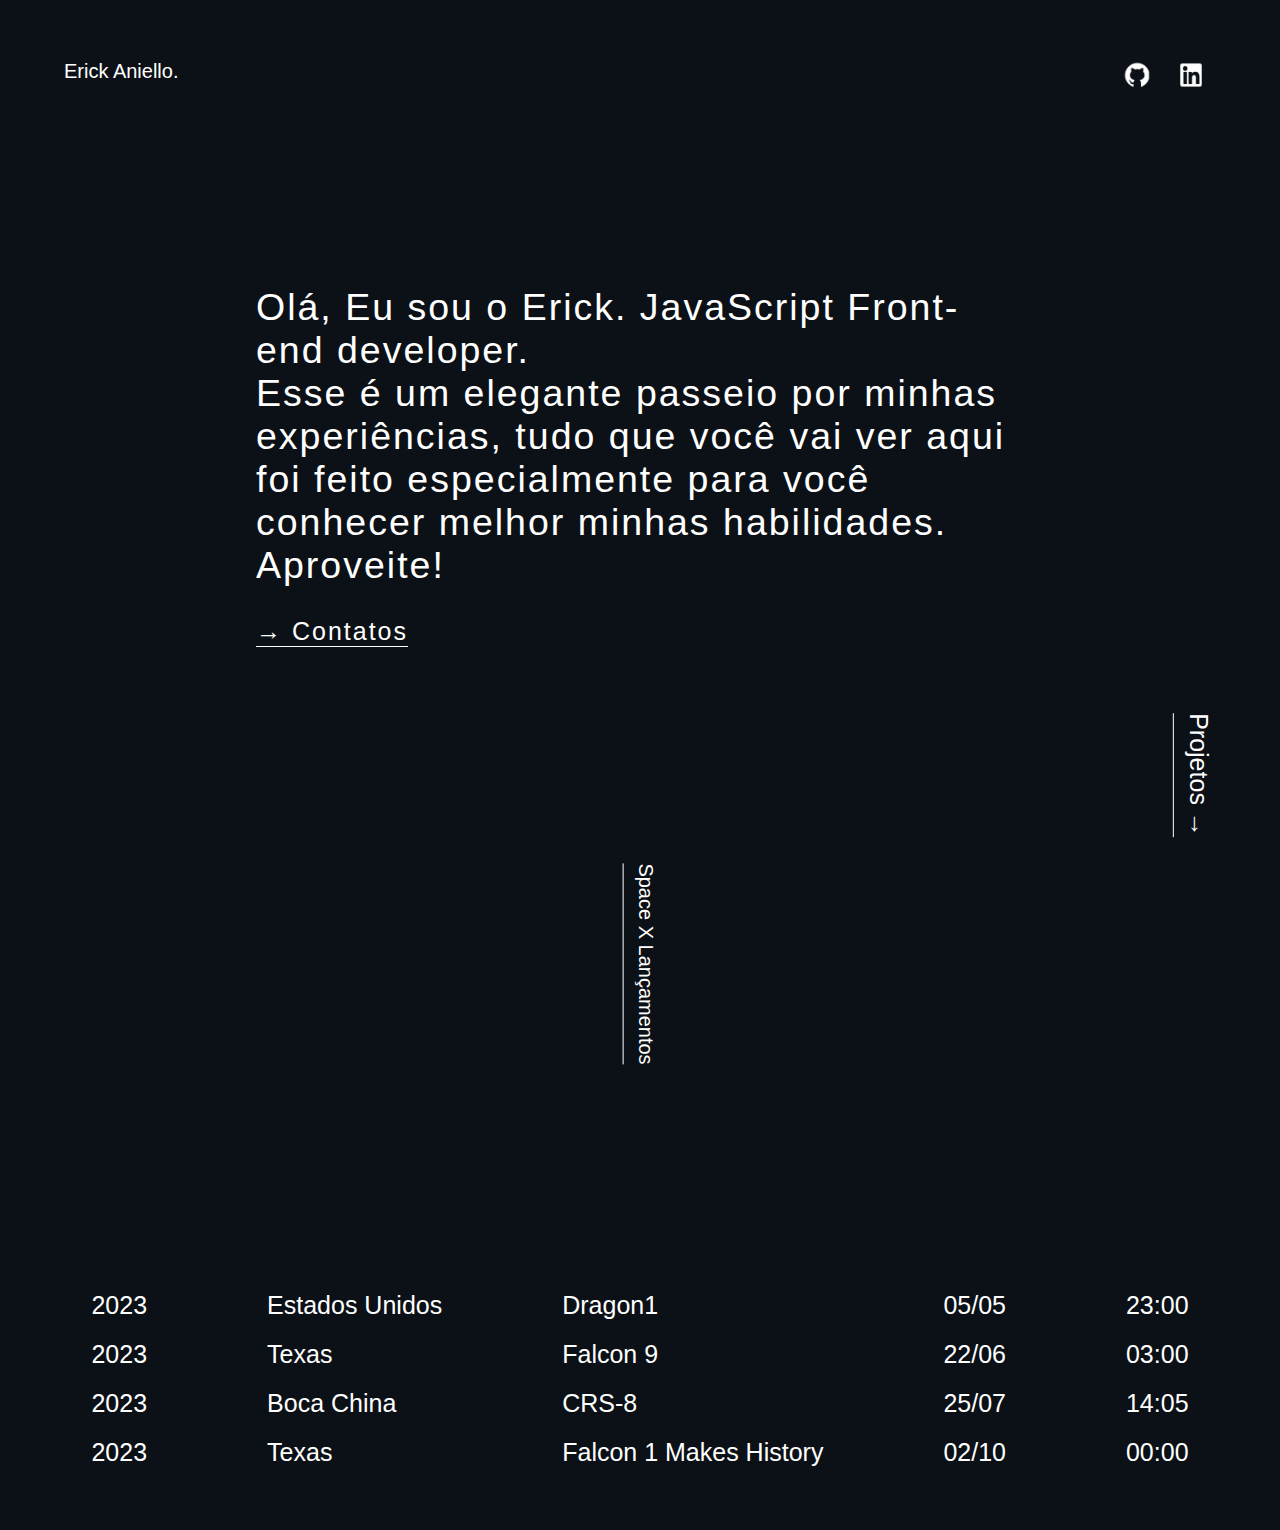
==== index.html @ 49f94850 "Add files via upload" ====
<!DOCTYPE html>
<html lang="en">
<head>
    <meta charset="UTF-8">
    <meta http-equiv="X-UA-Compatible" content="IE=edge">
    <meta name="viewport" content="width=device-width, initial-scale=1.0">
    <!-- Style Sheet -->
    <link rel="StyleSheet" href="./StyleSheet.css">
    <!-- google fonts -->
    <link rel="preconnect" href="https://fonts.googleapis.com">
    <link rel="preconnect" href="https://fonts.gstatic.com" crossorigin>
    <link href="https://fonts.googleapis.com/css2?family=Oxygen:wght@300;400;700&display=swap" rel="stylesheet">
    <!-- titulos -->
    <title>Erick Aniello</title>
</head>
<body>
<!-- Nav bar -->
    <section class="sessão-nav">
        <div class="nav">
            <div class="container-nav">
                <div>
                    <h1>Erick Aniello.</h1>
                </div>

                <div class="Icon-Nav">
                    <a href="https://github.com/Erick-Iuri" target="_blank"><img src="./Resources/Imagens/icons8-github-512.png" alt="" class="icon-git"></a>
                    <a href="https://www.linkedin.com/in/erick-iuri-49953b163/" target="_blank"><img src="./Resources/Imagens/in.png" alt="" class="icon-link"></a>
                </div>
            </div>
        </div>
    </section>
<!-- sessão 01 -->
    <section class="Sessão-01">

        <div class="container-s01">

            <div class="hero-s01">
                <div class="texto-s01"> 
                    <h2>Olá, Eu sou o Erick. JavaScript Front-end developer.<br> Esse é um elegante passeio por minhas experiências, tudo que você vai ver aqui foi feito especialmente para você conhecer melhor minhas habilidades. Aproveite!</h2>
                    <div class="contatos-bs01">
                        <p><a href="*"> &rarr; Contatos</a></p>
                    </div>
                </div>
            </div>
            
        </div>

        <div class="arrow-projects">
            <p><a href="*">Projetos &rarr;</a></p>
        </div>

    </section>
<!-- sessão 02 -->
    <section>

        <div class="Tittle-space-x-s02">
            <div>
                <p>Space X Lançamentos</p>
            </div>
        </div>

       <div class="api-resultados">
            <div class="container-api-s">
                <ul>
                    <li>2023</li>
                    <li>2023</li>
                    <li>2023</li>
                    <li>2023</li>
                </ul>

                <ul>
                    <li>Estados Unidos</li>
                    <li>Texas</li>
                    <li>Boca China</li>
                    <li>Texas</li>
                </ul>

                <ul>
                    <li>Dragon1</li>
                    <li>Falcon 9</li>
                    <li>CRS-8</li>
                    <li>Falcon 1 Makes History</li>
                </ul>

                <ul>
                    <li>05/05</li>
                    <li>22/06</li>
                    <li>25/07</li>
                    <li>02/10</li>
                </ul>

                <ul>
                    <li>23:00</li>
                    <li>03:00</li>
                    <li>14:05</li>
                    <li>00:00</li>
                </ul>
            </div>
        </div>   

    </section>

    <script src="./Index.js">
    </script>
</body>
</html>
---- StyleSheet.css ----
*,
::after,
::before {
    margin: 0;
    padding: 0;
    box-sizing: border-box;

    /* font-family: 'Inter', sans-serif; */
    font-family: 'Source Sans Pro', sans-serif;
}

body {
    --cor--azul--: #34F8F4;
    --cor--roxo--: #8E076D;
    --cor--font--: white;
    color: var(--cor--font--);
    

    
    
    background: #0B1116;

    height: 170vh;
    
}

/* nav bar */

.nav {
    padding: 60px 5% 0px 5%;
}

.container-nav {
    display: flex;
    justify-content: space-between;
}

.container-nav div h1 {
    font-weight: 200;
    color: var(--cor--font--);

    font-size: 20px;
}


.container-nav .Icon-Nav img {
    margin: 0 10px;
}

.Icon-Nav img {
    cursor: pointer;
}

.icon-link {
    width: 30px;
    height: 30px;
}

.icon-git {
    width: 30px;
    height: 30px;
}

/* sessão 01 */

.container-s01 {
    margin-top: 15%;
}

.hero-s01 {
    display: flex;
    justify-content: center;
    align-items: center;
    flex-direction: column;
}

.texto-s01 {
    display: inline-block;
    width: 60%;
    max-width: 60%;

    font-size: 25px;
    position: relative;
    letter-spacing: 2px;
    color: var(--cor--font--);
}

.texto-s01 h2 {
    font-weight: lighter;
}

.contatos-bs01 {
    display: flex;
    justify-content: start;
}

.contatos-bs01 p a{
    color: var(--cor--font--);
    text-decoration: none;
    margin-top: 30px;
    display: inline-block;

    border-bottom: 1px solid white;
}


.arrow-projects {
    display: flex;
    justify-content: end;
}

.arrow-projects p a {
    position: absolute;
    bottom: 100px;
    right: 20px;
    rotate: 90deg;
    font-size: 25px;
    color: var(--cor--font--);
    text-decoration: none;
    border-bottom: 1px solid white;
    padding: 10px 0;
}

/* sessão 02 */

.Tittle-space-x-s02 {
    margin-top: 300px;
    display: flex;
    justify-content: center;
}

.Tittle-space-x-s02 div p {
    font-weight: 100;
    font-size: 20px;
    rotate: 90deg;
    padding-bottom: 10px;

    border-bottom: 1px solid var(--cor--font--);
    cursor: pointer;
}

/* api space X */

.api-resultados {
    margin-top: 300px;

    display: flex;
    justify-content: center;
}   

.container-api-s {
    display: flex;
}

.container-api-s ul {
    font-size: 25px;
    margin: 0px 30px;

    list-style: none;
}

.container-api-s ul li {
    padding: 10px 30px;
}

@media (max-width:960px) {
    .texto-s01 {
        width: 100%;
    }
}

@media (max-width:620px) {
    .container-api-s {
        flex-direction: column;
    }

    .container-api-s ul {
        margin: 30px;
        border: 1px solid white;
    }
}
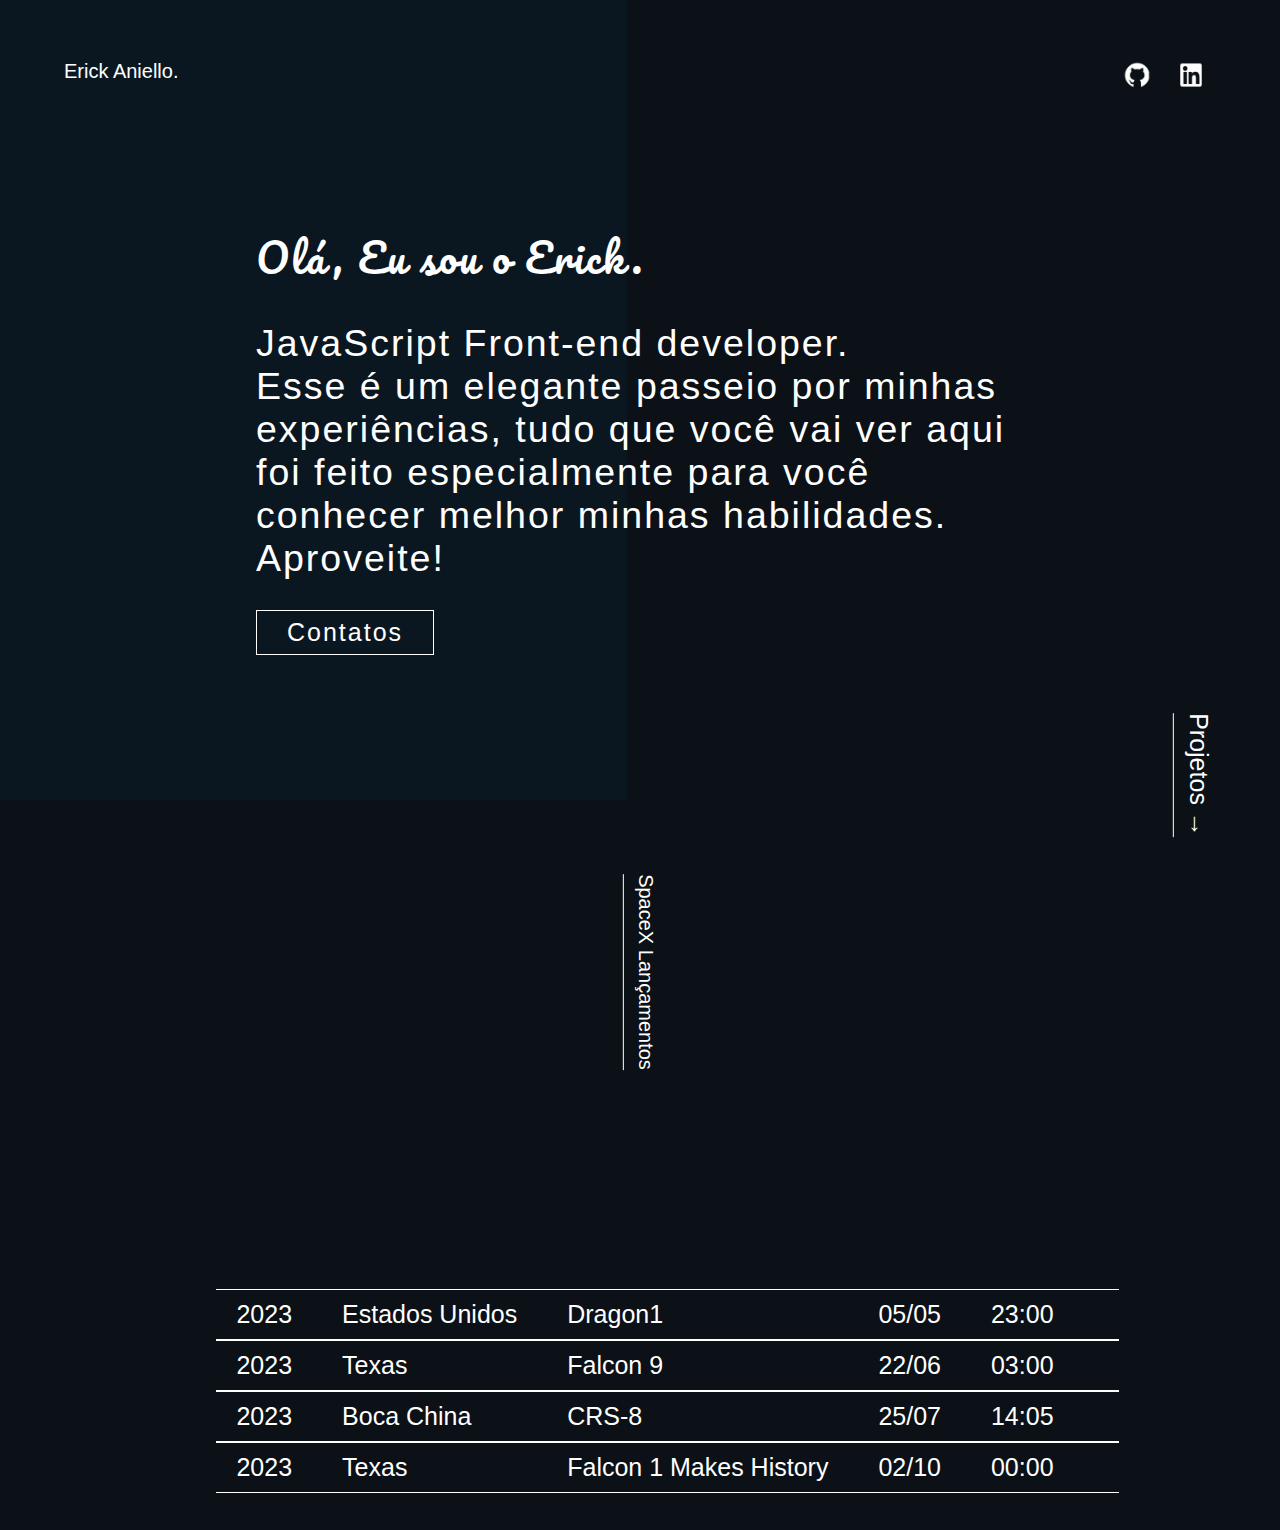
==== commit 9b6bffe4: "Add files via upload" ====
--- a/index.html
+++ b/index.html
@@ -9,11 +9,15 @@
     <!-- google fonts -->
     <link rel="preconnect" href="https://fonts.googleapis.com">
     <link rel="preconnect" href="https://fonts.gstatic.com" crossorigin>
+    <link href="https://fonts.googleapis.com/css2?family=Pacifico&display=swap" rel="stylesheet">
+    <link rel="preconnect" href="https://fonts.googleapis.com">
+    <link rel="preconnect" href="https://fonts.gstatic.com" crossorigin>
     <link href="https://fonts.googleapis.com/css2?family=Oxygen:wght@300;400;700&display=swap" rel="stylesheet">
     <!-- titulos -->
     <title>Erick Aniello</title>
 </head>
 <body>
+    <div class="Square"></div>
 <!-- Nav bar -->
     <section class="sessão-nav">
         <div class="nav">
@@ -31,14 +35,14 @@
     </section>
 <!-- sessão 01 -->
     <section class="Sessão-01">
-
         <div class="container-s01">
 
             <div class="hero-s01">
                 <div class="texto-s01"> 
-                    <h2>Olá, Eu sou o Erick. JavaScript Front-end developer.<br> Esse é um elegante passeio por minhas experiências, tudo que você vai ver aqui foi feito especialmente para você conhecer melhor minhas habilidades. Aproveite!</h2>
+                    <h3>Olá, Eu sou o Erick.</h3>
+                    <h2>JavaScript Front-end developer.<br> Esse é um elegante passeio por minhas experiências, tudo que você vai ver aqui foi feito especialmente para você conhecer melhor minhas habilidades. Aproveite!</h2>
                     <div class="contatos-bs01">
-                        <p><a href="*"> &rarr; Contatos</a></p>
+                        <p><a href="*">Contatos</a></p>
                     </div>
                 </div>
             </div>
@@ -55,7 +59,7 @@
 
         <div class="Tittle-space-x-s02">
             <div>
-                <p>Space X Lançamentos</p>
+                <p>SpaceX Lançamentos</p>
             </div>
         </div>
 
@@ -67,28 +71,28 @@
                     <li>2023</li>
                     <li>2023</li>
                 </ul>
-
+                
                 <ul>
                     <li>Estados Unidos</li>
                     <li>Texas</li>
                     <li>Boca China</li>
                     <li>Texas</li>
                 </ul>
-
+                
                 <ul>
                     <li>Dragon1</li>
                     <li>Falcon 9</li>
                     <li>CRS-8</li>
                     <li>Falcon 1 Makes History</li>
                 </ul>
-
+               
                 <ul>
                     <li>05/05</li>
                     <li>22/06</li>
                     <li>25/07</li>
                     <li>02/10</li>
                 </ul>
-
+                
                 <ul>
                     <li>23:00</li>
                     <li>03:00</li>
--- a/StyleSheet.css
+++ b/StyleSheet.css
@@ -54,17 +54,55 @@
 .icon-link {
     width: 30px;
     height: 30px;
+
+    transition: 0.8s ease;
+}
+
+.icon-link:hover {
+    transform: translateY(-8px);
 }
 
 .icon-git {
     width: 30px;
     height: 30px;
+
+    transition: 0.8s ease;
+}
+
+.icon-git:hover {
+    transform: translateY(-8px);
 }
 
 /* sessão 01 */
 
+.Square {
+    position: absolute;
+    width: 49%;
+    height: 800px;
+
+    background: #0A1721;
+    z-index: -1;
+
+    animation: SquareAnimation linear 5s infinite;
+}
+
+@keyframes SquareAnimation {
+    0% {
+        transform: translateX(0);
+    }
+
+    50% {
+        transform: translateX(+30px);
+    }
+
+    100% {
+        transform: translateX(0);
+    }
+}
+
+
 .container-s01 {
-    margin-top: 15%;
+    margin-top: 10%;
 }
 
 .hero-s01 {
@@ -85,6 +123,14 @@
     color: var(--cor--font--);
 }
 
+.texto-s01 h3 {
+    font-size:40px;
+    margin-bottom: 30px;
+
+    font-weight: lighter;
+    font-family: 'Pacifico', cursive;
+}
+
 .texto-s01 h2 {
     font-weight: lighter;
 }
@@ -99,9 +145,37 @@
     text-decoration: none;
     margin-top: 30px;
     display: inline-block;
-
-    border-bottom: 1px solid white;
-}
+    border: 1px solid white;
+    padding: 7px 30px;
+
+    position: relative;
+    transition: 0.5s ease;
+}
+
+.contatos-bs01 p a:hover {
+    color: #0A1721;
+    font-weight: 300;
+    border: 1px solid #def818;
+}
+
+.contatos-bs01 p a::before {
+    position: absolute;
+    content: "";
+    height: 100%;
+    width: 0;
+
+    background-color: #def818;
+    top: 0;
+    left: 0;
+    transition: width 1s;
+    z-index: -1;
+}
+
+.contatos-bs01 p a:hover::before {
+    width: 100%;
+}
+
+
 
 
 .arrow-projects {
@@ -119,7 +193,26 @@
     text-decoration: none;
     border-bottom: 1px solid white;
     padding: 10px 0;
-}
+
+    animation: CimaBaixo 4s ease infinite;
+}
+
+@keyframes CimaBaixo {
+    0% {
+        transform: translateX(0);
+    }
+
+    50% {
+        transform: translateX(30px);
+    }
+
+    100% {
+        transform: translateX(0);
+    }
+}
+
+
+
 
 /* sessão 02 */
 
@@ -137,7 +230,17 @@
 
     border-bottom: 1px solid var(--cor--font--);
     cursor: pointer;
-}
+
+    position: relative;
+
+    transition: 0.5s linear;    
+}
+
+.Tittle-space-x-s02 div p:hover {
+    color: #def818;
+    border-bottom: 1px solid #def818;
+}
+
 
 /* api space X */
 
@@ -154,19 +257,29 @@
 
 .container-api-s ul {
     font-size: 25px;
-    margin: 0px 30px;
+    margin: 0px 10px;
 
     list-style: none;
+    position: relative;
+
 }
 
 .container-api-s ul li {
-    padding: 10px 30px;
-}
+    padding: 10px 10px 10px 20px;
+    border-top: 1px solid white;
+    border-bottom: 1px solid white ;
+    width: 160%;
+}
+
+
+
+/* @ MEDIA QUERYS */
 
 @media (max-width:960px) {
     .texto-s01 {
         width: 100%;
     }
+
 }
 
 @media (max-width:620px) {
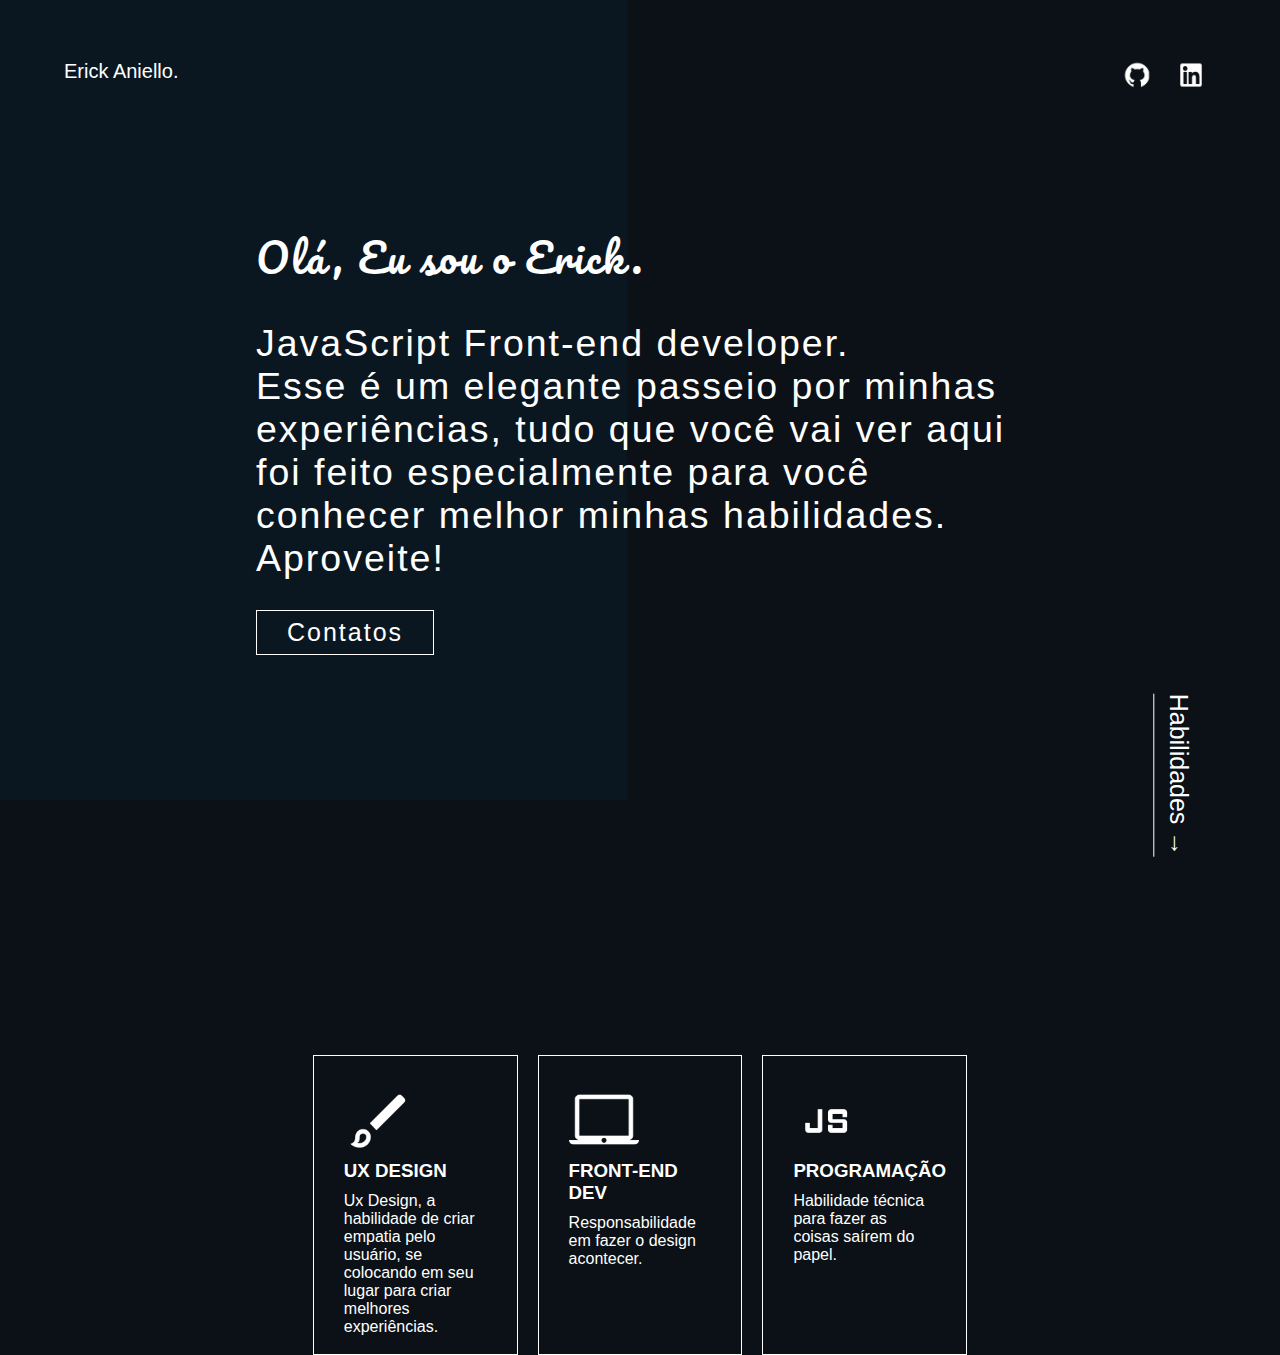
==== commit 181d7d11: "Add files via upload" ====
--- a/index.html
+++ b/index.html
@@ -13,6 +13,8 @@
     <link rel="preconnect" href="https://fonts.googleapis.com">
     <link rel="preconnect" href="https://fonts.gstatic.com" crossorigin>
     <link href="https://fonts.googleapis.com/css2?family=Oxygen:wght@300;400;700&display=swap" rel="stylesheet">
+    <!-- Api Conversor -->
+
     <!-- titulos -->
     <title>Erick Aniello</title>
 </head>
@@ -50,61 +52,37 @@
         </div>
 
         <div class="arrow-projects">
-            <p><a href="*">Projetos &rarr;</a></p>
+            <p><a href="*">Habilidades &rarr;</a></p>
         </div>
 
     </section>
 <!-- sessão 02 -->
-    <section>
+    <section class="Sessão-02">
+        <div class="Container-s2-hero">
 
-        <div class="Tittle-space-x-s02">
             <div>
-                <p>SpaceX Lançamentos</p>
+                <img id="brush" src="./Resources/Icons/brush.png" alt="">
+                <h3>UX DESIGN</h3>
+                <P>Ux Design, a habilidade de criar empatia pelo usuário, se colocando em seu lugar para criar melhores experiências.</P>
             </div>
+
+            <div>
+                <img src="./Resources/Icons/laptop.png" alt="">
+                <h3>FRONT-END DEV</h3>
+                <P>Responsabilidade em fazer o design acontecer.</P>
+            </div>
+
+            <div>
+                <img src="./Resources/Icons/JS.png" alt="">
+                <h3>PROGRAMAÇÃO</h3>
+                <P>Habilidade técnica para fazer as coisas saírem do papel.</P>
+            </div>
+
         </div>
-
-       <div class="api-resultados">
-            <div class="container-api-s">
-                <ul>
-                    <li>2023</li>
-                    <li>2023</li>
-                    <li>2023</li>
-                    <li>2023</li>
-                </ul>
-                
-                <ul>
-                    <li>Estados Unidos</li>
-                    <li>Texas</li>
-                    <li>Boca China</li>
-                    <li>Texas</li>
-                </ul>
-                
-                <ul>
-                    <li>Dragon1</li>
-                    <li>Falcon 9</li>
-                    <li>CRS-8</li>
-                    <li>Falcon 1 Makes History</li>
-                </ul>
-               
-                <ul>
-                    <li>05/05</li>
-                    <li>22/06</li>
-                    <li>25/07</li>
-                    <li>02/10</li>
-                </ul>
-                
-                <ul>
-                    <li>23:00</li>
-                    <li>03:00</li>
-                    <li>14:05</li>
-                    <li>00:00</li>
-                </ul>
-            </div>
-        </div>   
-
     </section>
 
-    <script src="./Index.js">
+<!-- Script -->
+    <script src="./script.js">
     </script>
 </body>
 </html>--- a/StyleSheet.css
+++ b/StyleSheet.css
@@ -15,12 +15,9 @@
     --cor--font--: white;
     color: var(--cor--font--);
     
-
-    
-    
     background: #0B1116;
 
-    height: 170vh;
+    height: 150vh;
     
 }
 
@@ -216,29 +213,31 @@
 
 /* sessão 02 */
 
-.Tittle-space-x-s02 {
-    margin-top: 300px;
+.Sessão-02 {
+    margin-top: 400px;
+}
+
+.Container-s2-hero {
     display: flex;
     justify-content: center;
-}
-
-.Tittle-space-x-s02 div p {
-    font-weight: 100;
-    font-size: 20px;
-    rotate: 90deg;
-    padding-bottom: 10px;
-
-    border-bottom: 1px solid var(--cor--font--);
-    cursor: pointer;
-
-    position: relative;
-
-    transition: 0.5s linear;    
-}
-
-.Tittle-space-x-s02 div p:hover {
-    color: #def818;
-    border-bottom: 1px solid #def818;
+    padding: 0px 10%;
+}
+
+.Container-s2-hero div {
+    border: 1px solid white;
+    margin: 0 10px;
+    padding: 30px;
+    width: 20%;
+    height: 300px;
+}
+
+.Container-s2-hero p {
+    padding: 10px 0px;
+}
+
+.Container-s2-hero img {
+    width: 70px;
+    height: 70px;
 }
 
 
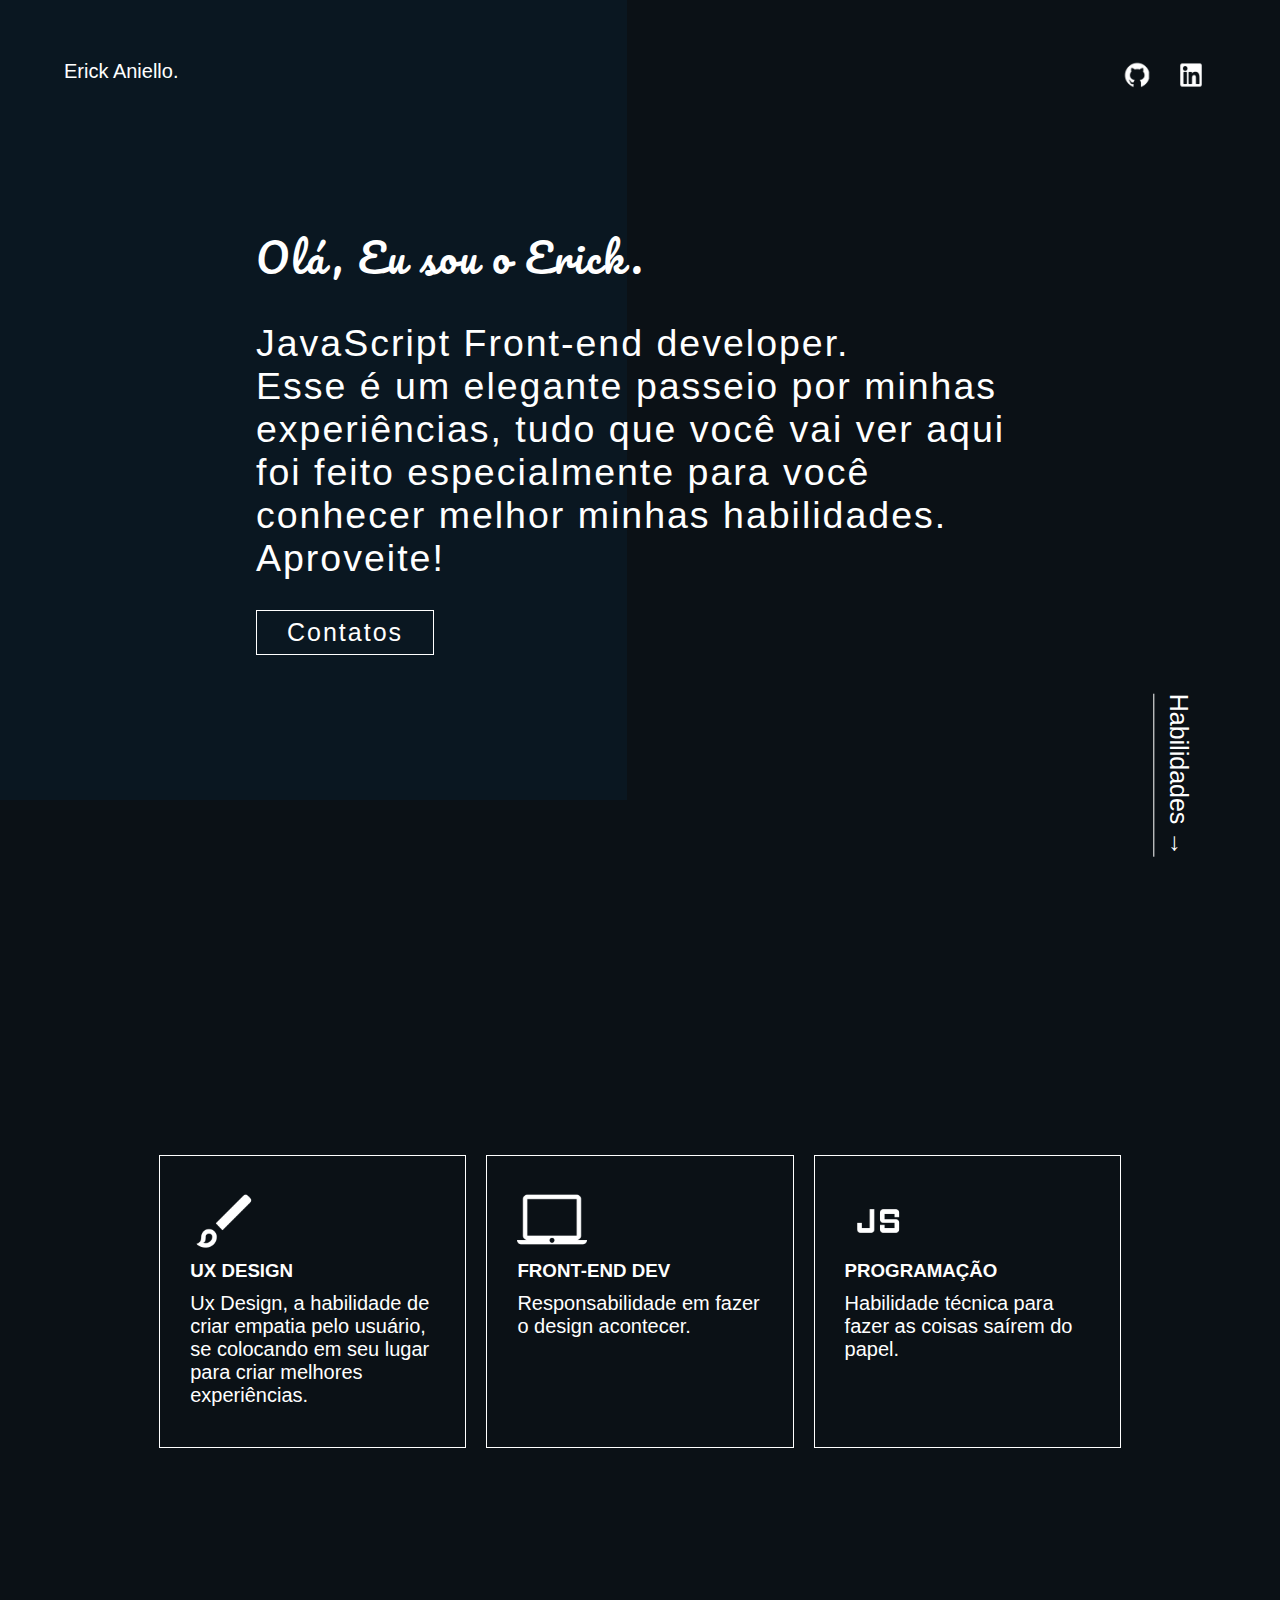
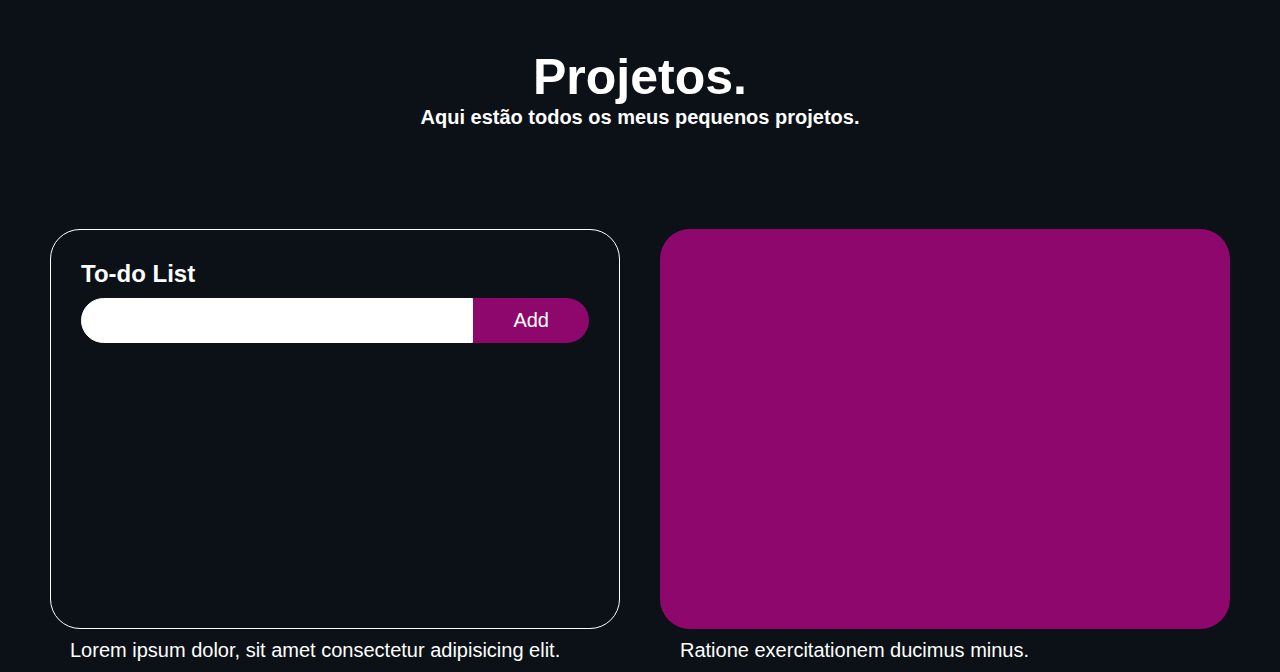
==== commit 81d6ec0b: "Add files via upload" ====
--- a/index.html
+++ b/index.html
@@ -80,6 +80,61 @@
 
         </div>
     </section>
+<!-- sessão 03 -->
+    <section>
+        <section>
+
+            <div class="Projeto">
+                <div>
+                    <h2>Projetos.</h2>
+                    <p>Aqui estão todos os meus pequenos projetos.</p>
+                </div>
+            </div>
+    
+        </section>
+        <!-- Sessão Projetos -->
+        <section>
+    
+            <div class="Sessão-Projetos">
+    
+                <div class="Flex-Container-projeto">
+    
+                    <div class="Projeto-c1">
+    
+                        <section class="sec-p1">
+    
+                           <div class="project-1">
+    
+                                <h2>To-do List</h2>
+                                <div class="input-add">
+                                    <input type="text" id="Tarefa-input">
+                                    <button id="add-js" >Add</button>
+                                </div>
+    
+                                <ul class="Tasks" id="Task-container">
+                                    
+                                </ul>
+    
+                           </div>
+    
+                        </section>
+    
+                        <p>Lorem ipsum dolor, sit amet consectetur adipisicing elit.</p>
+                    </div>
+    
+                    <div class="Projeto-c2">
+                        <section>
+    
+                        </section>
+                        <p>Ratione exercitationem ducimus minus.</p>
+                    </div>
+    
+                </div>
+    
+            </div>
+    
+        </section>
+    </section>
 
 <!-- Script -->
     <script src="./script.js">
--- a/StyleSheet.css
+++ b/StyleSheet.css
@@ -214,13 +214,22 @@
 /* sessão 02 */
 
 .Sessão-02 {
-    margin-top: 400px;
+    margin-top: 500px;
+    margin-bottom: 30px;
 }
 
 .Container-s2-hero {
     display: flex;
     justify-content: center;
     padding: 0px 10%;
+    margin: 0 10%;
+
+    cursor: pointer;
+    transition: 1s ease;
+}
+
+.Container-s2-hero div:hover {
+    width: 100%;
 }
 
 .Container-s2-hero div {
@@ -228,10 +237,36 @@
     margin: 0 10px;
     padding: 30px;
     width: 20%;
-    height: 300px;
-}
+    min-width: 40%;
+    height: auto;
+    position: relative;
+}
+
+.Container-s2-hero div::before {
+    content: "";
+    height: 100%;
+    width: 0;
+
+    top: 0;
+    left: 0;
+    z-index: -1;
+    position: absolute;
+
+    transition: width 1s;
+    background-color: #8E076D;
+}
+
+.Container-s2-hero div:hover::before {
+    width: 100%;
+}
+
+
+
+
 
 .Container-s2-hero p {
+    font-family: 'Source Sans Pro', sans-serif;
+    font-size: 20px;
     padding: 10px 0px;
 }
 
@@ -240,35 +275,132 @@
     height: 70px;
 }
 
-
-/* api space X */
-
-.api-resultados {
-    margin-top: 300px;
-
+/* sessão 03 */
+
+.Projeto {
     display: flex;
     justify-content: center;
-}   
-
-.container-api-s {
-    display: flex;
-}
-
-.container-api-s ul {
+    font-weight: 600;
+
+    margin-top: 200px;
+}
+
+.Projeto div h2 {
+    color: var(--verde--);
+    text-align: center;
+
+    font-size: 50px;
+}
+
+.Projeto div p {
+    font-size: 20px;
+    color: var(--branco--);
+}
+
+
+/* Sessão projetos */
+
+.Flex-Container-projeto {
+    display: flex;
+    justify-content: center;
+
+    margin: 100px 30px;
+}
+
+.Projeto-c1,
+.Projeto-c2 {
+    margin: 0px 20px;
+
+    width: 50%;
+}
+
+
+.Projeto-c1 section {
+    width: 100%;
+    height: 400px;
+    border-radius: 30px;
+
+    border: 1px solid var(--cor--font--);
+}
+
+.Projeto-c2 section {
+    width: 100%;
+    height: 400px;
+    border-radius: 30px;
+
+    background-color: var(--cor--roxo--);
+}
+
+.Projeto-c2 p {
+    color: var(--cor--font--);
+    margin: 10px 20px;
+
+    font-size: 20px;
+}
+
+.Projeto-c1 p {
+    color: var(--cor--font--);
+    margin: 10px 20px;
+
+    font-size: 20px;
+}
+
+/* Add task */
+
+.sec-p1 {
+    padding: 30px;
+}
+
+.project-1 {
+    width: auto;
+}
+
+.project-1 h2 {
+    margin-bottom: 10px;
+    color: var(--cor--font--);
+}
+
+.input-add {
+    display: flex;
+}
+
+.input-add input {
+    width: 100%;
+    border: 1px solid var(--cor--font--);
+
+    padding: 10px;
+    border-radius: 30px 0px 0px 30px;
+    font-size: 20px;
+}
+
+.input-add button {
+    border-radius: 0px 30px 30px 0px;
+    padding: 10px 40px;
+    background-color: #8E076D;
+    color: var(--cor--font--);
+    border: none;
+    cursor: pointer;
+
+    font-size: 20px;
+}
+
+.Tasks {
+    padding: 20px;
+    font-size: 20px;
+}
+
+.Tasks li {
+    width: 100%;
+    margin-bottom: 10px;
+    display: flex;
+    align-items: center;
+    justify-content: space-between;
+    color: var(--cor--font--);
+
     font-size: 25px;
-    margin: 0px 10px;
-
-    list-style: none;
-    position: relative;
-
-}
-
-.container-api-s ul li {
-    padding: 10px 10px 10px 20px;
-    border-top: 1px solid white;
-    border-bottom: 1px solid white ;
-    width: 160%;
-}
+}
+
+/* todo-itens */
 
 
 
@@ -279,15 +411,41 @@
         width: 100%;
     }
 
+
+    .Container-s2-hero {
+        display: flex;
+        flex-direction: column;
+    }
+
+    .Container-s2-hero div {
+        width: auto;
+    }
+
 }
 
 @media (max-width:620px) {
-    .container-api-s {
+
+    .Container-s2-hero {
+        display: flex;
         flex-direction: column;
     }
 
-    .container-api-s ul {
-        margin: 30px;
-        border: 1px solid white;
+    .Container-s2-hero div {
+        width: auto;
+    }
+
+    .arrow-projects {
+        display: none;
+    }
+}
+
+@media (max-width: 800px) {
+    .Flex-Container-projeto {
+        flex-direction: column;
+    }
+
+    .Flex-Container-projeto div {
+        width: auto;
+        margin-top: 30px;
     }
 }